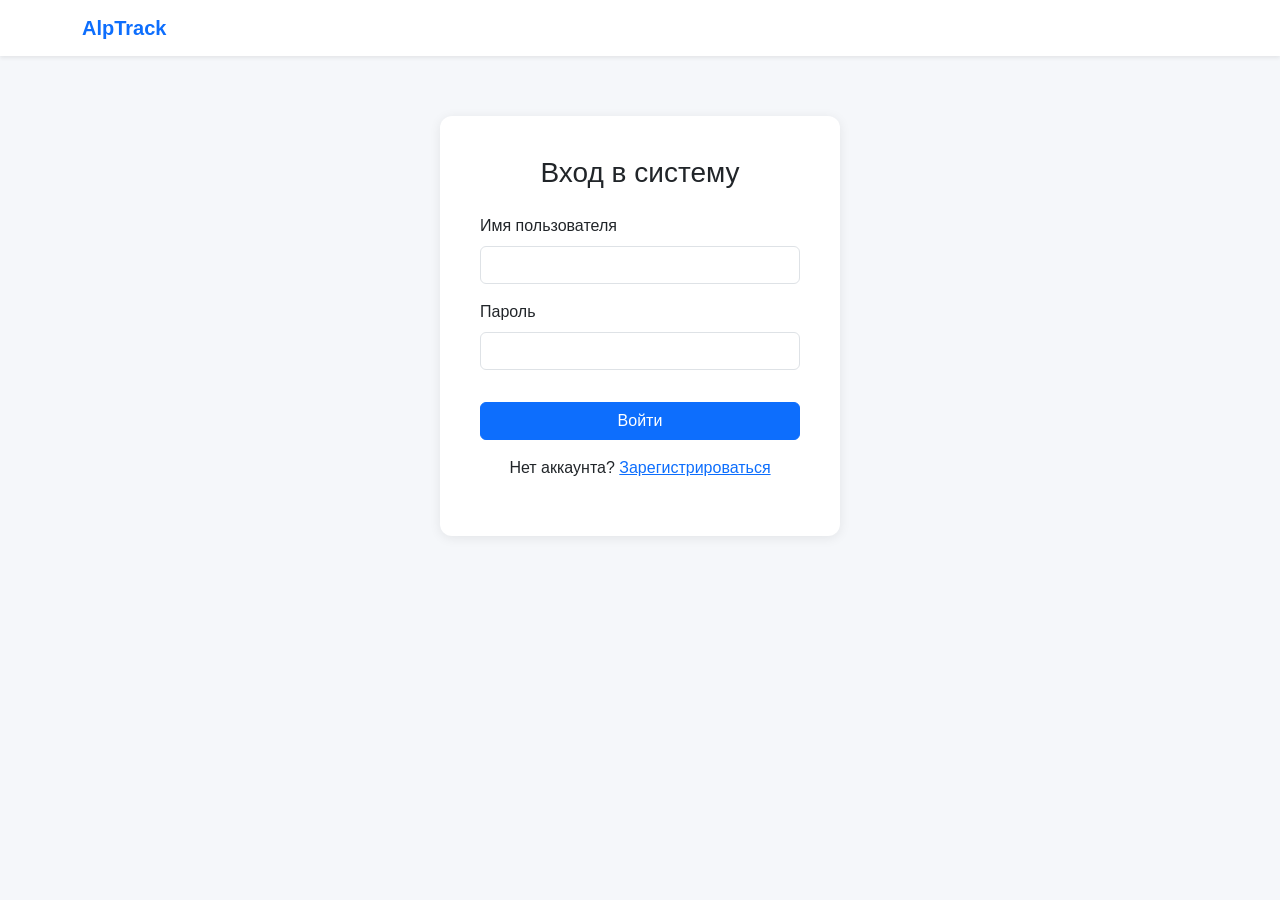
==== frontend/dashboard.html @ 94c6c35c "feat: добавлен личный кабинет с профилем и списком групп" ====
<!DOCTYPE html>
<html lang="ru">
<head>
    <meta charset="UTF-8">
    <title>Личный кабинет - AlpTrack</title>
    <link href="https://cdn.jsdelivr.net/npm/bootstrap@5.3.0/dist/css/bootstrap.min.css" rel="stylesheet">
    <link rel="stylesheet" href="css/style.css">
</head>
<body>

<nav class="navbar navbar-light bg-white shadow-sm">
    <div class="container">
        <a class="navbar-brand" href="index.html">AlpTrack</a>
        <div>
            <span id="userInfo" class="me-3 text-muted"></span>
            <button class="btn btn-outline-danger btn-sm" onclick="logout()">Выйти</button>
        </div>
    </div>
</nav>

<div class="container py-5">
    <h2 class="mb-4">Личный кабинет</h2>
    
    <div class="row g-4">
        <div class="col-md-4">
            <div class="card h-100">
                <div class="card-body">
                    <h5 class="card-title">Ваш профиль</h5>
                    <ul class="list-unstyled mt-3" id="profileInfo">
                        <li>Загрузка...</li>
                    </ul>
                </div>
            </div>
        </div>
        
        <div class="col-md-8">
            <div class="card h-100">
                <div class="card-body">
                    <h5 class="card-title">Группы восхождений</h5>
                    <div id="groupsList" class="mt-3">
                        <p class="text-muted">Загрузка...</p>
                    </div>
                </div>
            </div>
        </div>
    </div>
</div>

<script src="js/api.js"></script>
<script src="js/dashboard.js"></script>
</body>
</html>
---- frontend/css/style.css ----
body {
    font-family: 'Segoe UI', Tahoma, sans-serif;
    background: #f5f7fa;
    min-height: 100vh;
}

/* Navbar */
.navbar-brand {
    font-weight: bold;
    color: #0d6efd !important;
}

/* Карточки */
.card {
    border: none;
    border-radius: 12px;
    box-shadow: 0 2px 12px rgba(0, 0, 0, 0.08);
}

/* Заголовок лендинга */
.hero {
    background: linear-gradient(135deg, #0d6efd 0%, #0a58ca 100%);
    color: white;
    padding: 80px 0;
    text-align: center;
    border-radius: 0 0 20px 20px;
}

.hero h1 {
    font-size: 3rem;
    font-weight: bold;
}

/* Формы */
.auth-form {
    max-width: 400px;
    margin: 60px auto;
}

.auth-form .card-body {
    padding: 40px;
}

/* Ошибки */
.error-message {
    color: #dc3545;
    font-size: 0.9rem;
    margin-top: 8px;
}

/* Скрываем элементы, пока не загрузились данные */
.hidden {
    display: none;
}

/* Карточки групп */
.group-card {
    transition: transform 0.2s;
}

.group-card:hover {
    transform: translateY(-2px);
    box-shadow: 0 4px 20px rgba(0, 0, 0, 0.12);
}

/* Бейдж сложности */
.badge-difficulty {
    font-size: 0.85rem;
}
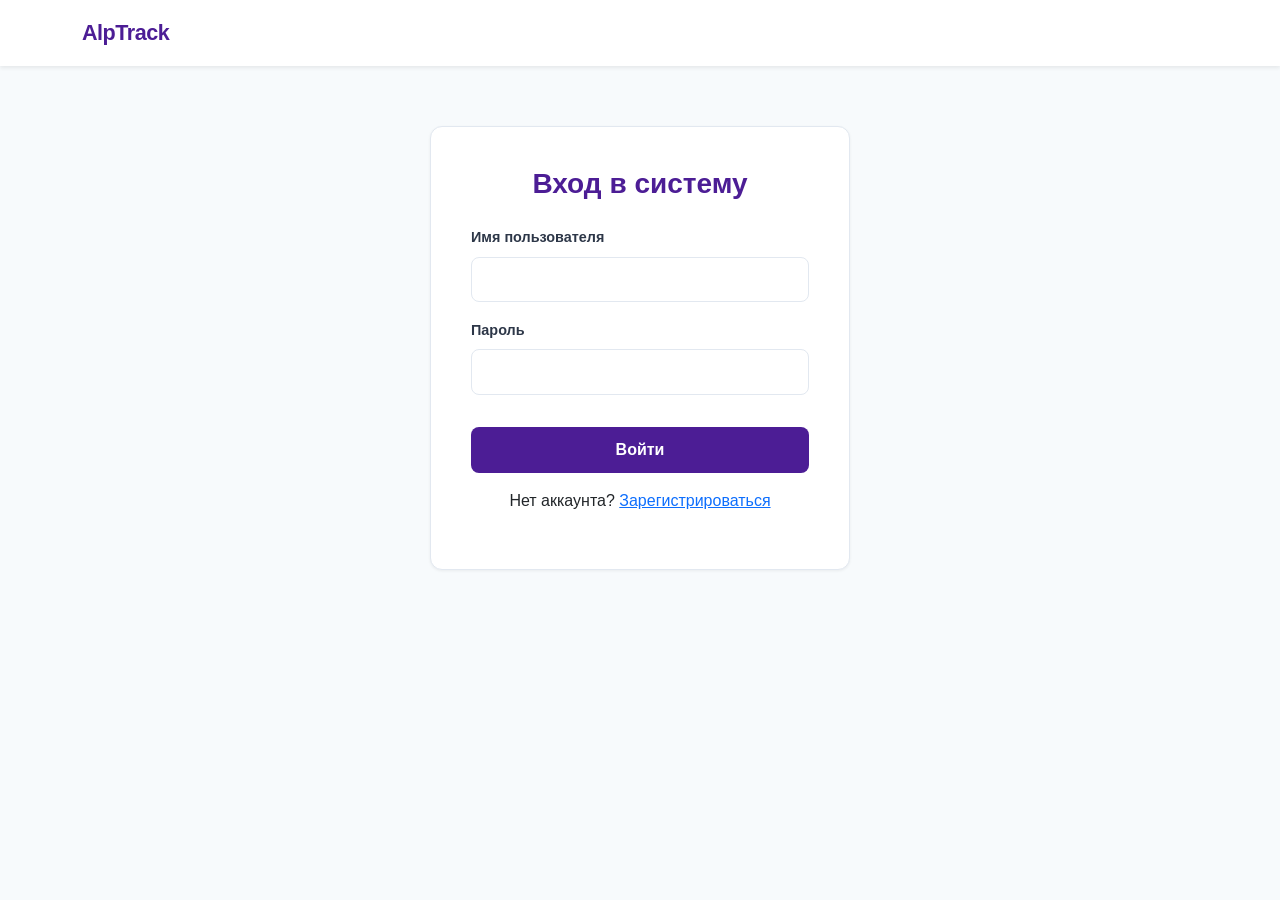
==== commit adca7c97: "feat(ui): добавлены разделы на dashboard" ====
--- a/frontend/dashboard.html
+++ b/frontend/dashboard.html
@@ -22,6 +22,7 @@
     <h2 class="mb-4">Личный кабинет</h2>
     
     <div class="row g-4">
+        <!-- Профиль -->
         <div class="col-md-4">
             <div class="card h-100">
                 <div class="card-body">
@@ -33,11 +34,38 @@
             </div>
         </div>
         
+        <!-- Мои восхождения -->
         <div class="col-md-8">
+            <div class="card h-100">
+                <div class="card-body">
+                    <h5 class="card-title">Мои восхождения</h5>
+                    <div id="ascentsList" class="mt-3">
+                        <p class="text-muted">Загрузка...</p>
+                    </div>
+                </div>
+            </div>
+        </div>
+    </div>
+    
+    <div class="row g-4 mt-1">
+        <!-- Группы -->
+        <div class="col-md-6">
             <div class="card h-100">
                 <div class="card-body">
                     <h5 class="card-title">Группы восхождений</h5>
                     <div id="groupsList" class="mt-3">
+                        <p class="text-muted">Загрузка...</p>
+                    </div>
+                </div>
+            </div>
+        </div>
+        
+        <!-- Доступные горы -->
+        <div class="col-md-6">
+            <div class="card h-100">
+                <div class="card-body">
+                    <h5 class="card-title">Доступные горы</h5>
+                    <div id="mountainsList" class="mt-3">
                         <p class="text-muted">Загрузка...</p>
                     </div>
                 </div>
--- a/frontend/css/style.css
+++ b/frontend/css/style.css
@@ -1,70 +1,249 @@
+/* ========== Палитра ========== */
+:root {
+    /* --primary: #1a365d;
+    --primary-light: #2c5282;
+    --accent: #dd6b20;
+    --accent-hover: #c05621; */
+    --primary: #4c1d95;       
+    --primary-light: #6d28d9; 
+    --accent: #f59e0b;        
+    --accent-hover: #d97706;
+    --bg: #f7fafc;
+    --card-bg: #ffffff;
+    --text: #2d3748;
+    --text-muted: #718096;
+    --border: #e2e8f0;
+    --shadow-sm: 0 1px 3px rgba(0, 0, 0, 0.06);
+    --shadow-md: 0 4px 12px rgba(0, 0, 0, 0.08);
+    --shadow-lg: 0 10px 25px rgba(0, 0, 0, 0.1);
+}
+
+/* ========== Базовое ========== */
+* {
+    box-sizing: border-box;
+}
 
 body {
     font-family: 'Segoe UI', Tahoma, sans-serif;
-    background: #f5f7fa;
+    background: var(--bg);
+    color: var(--text);
     min-height: 100vh;
-}
-
-/* Navbar */
+    margin: 0;
+}
+
+/* ========== Navbar ========== */
+.navbar {
+    background: var(--card-bg) !important;
+    box-shadow: var(--shadow-sm);
+    padding: 0.75rem 0;
+}
+
 .navbar-brand {
-    font-weight: bold;
-    color: #0d6efd !important;
-}
-
-/* Карточки */
+    font-weight: 700;
+    color: var(--primary) !important;
+    font-size: 1.35rem;
+    letter-spacing: -0.5px;
+}
+
+.navbar-brand:hover {
+    color: var(--accent) !important;
+}
+
+/* ========== Hero-секция ========== */
+.hero {
+    background: linear-gradient(135deg, var(--primary) 0%, var(--primary-light) 100%);
+    color: white;
+    padding: 100px 0;
+    text-align: center;
+    position: relative;
+    overflow: hidden;
+}
+
+.hero::before {
+    content: '';
+    position: absolute;
+    top: -50%;
+    left: 50%;
+    transform: translateX(-50%);
+    width: 900px;
+    height: 900px;
+    background: radial-gradient(circle, rgba(147, 130, 220, 0.4) 0%, transparent 60%);
+    pointer-events: none;
+}
+
+.hero h1 {
+    font-size: 3.5rem;
+    font-weight: 800;
+    letter-spacing: -1.5px;
+    margin-bottom: 1rem;
+    position: relative;
+    z-index: 1;
+}
+
+.hero p {
+    font-size: 1.2rem;
+    opacity: 0.92;
+    max-width: 600px;
+    margin: 0 auto;
+    position: relative;
+    z-index: 1;
+}
+
+.hero .btn-light {
+    background: white;
+    color: var(--primary);
+    font-weight: 600;
+    padding: 0.75rem 2rem;
+    border-radius: 8px;
+    border: none;
+    transition: transform 0.2s, box-shadow 0.2s;
+}
+
+.hero .btn-light:hover {
+    transform: translateY(-2px);
+    box-shadow: 0 8px 20px rgba(0, 0, 0, 0.2);
+    color: var(--accent);
+}
+
+.hero .btn-outline-light {
+    border: 2px solid rgba(255, 255, 255, 0.6);
+    color: white;
+    font-weight: 600;
+    padding: 0.75rem 2rem;
+    border-radius: 8px;
+    transition: all 0.2s;
+}
+
+.hero .btn-outline-light:hover {
+    background: white;
+    color: var(--primary);
+    border-color: white;
+}
+
+/* ========== Карточки ========== */
 .card {
+    border: 1px solid var(--border);
+    border-radius: 12px;
+    background: var(--card-bg);
+    box-shadow: var(--shadow-sm);
+    transition: transform 0.2s, box-shadow 0.2s;
+}
+
+.card:hover {
+    transform: translateY(-4px);
+    box-shadow: var(--shadow-md);
+}
+
+.card-title {
+    color: var(--primary);
+    font-weight: 700;
+    font-size: 1.15rem;
+}
+
+/* ========== Секция возможностей ========== */
+.features-section {
+    padding: 5rem 0;
+}
+
+.feature-icon {
+    font-size: 2.5rem;
+    margin-bottom: 1rem;
+    display: inline-block;
+}
+
+/* ========== Формы ========== */
+.auth-form {
+    max-width: 420px;
+    margin: 60px auto;
+}
+
+.auth-form .card {
+    padding: 0;
+}
+
+.auth-form .card-body {
+    padding: 2.5rem;
+}
+
+.auth-form h3 {
+    color: var(--primary);
+    font-weight: 700;
+    margin-bottom: 1.75rem;
+}
+
+.auth-form .form-label {
+    font-weight: 600;
+    color: var(--text);
+    font-size: 0.9rem;
+}
+
+.auth-form .form-control,
+.auth-form .form-select {
+    border: 1px solid var(--border);
+    border-radius: 8px;
+    padding: 0.6rem 0.9rem;
+    transition: border-color 0.2s, box-shadow 0.2s;
+}
+
+.auth-form .form-control:focus,
+.auth-form .form-select:focus {
+    border-color: var(--primary);
+    box-shadow: 0 0 0 3px rgba(26, 54, 93, 0.1);
+}
+
+/* ========== Кнопки ========== */
+.btn-primary {
+    background: var(--primary);
     border: none;
-    border-radius: 12px;
-    box-shadow: 0 2px 12px rgba(0, 0, 0, 0.08);
-}
-
-/* Заголовок лендинга */
-.hero {
-    background: linear-gradient(135deg, #0d6efd 0%, #0a58ca 100%);
-    color: white;
-    padding: 80px 0;
-    text-align: center;
-    border-radius: 0 0 20px 20px;
-}
-
-.hero h1 {
-    font-size: 3rem;
-    font-weight: bold;
-}
-
-/* Формы */
-.auth-form {
-    max-width: 400px;
-    margin: 60px auto;
-}
-
-.auth-form .card-body {
-    padding: 40px;
-}
-
-/* Ошибки */
+    font-weight: 600;
+    padding: 0.7rem 1.5rem;
+    border-radius: 8px;
+    transition: background 0.2s, transform 0.2s;
+}
+
+.btn-primary:hover {
+    background: var(--accent);
+    transform: translateY(-1px);
+}
+
+.btn-outline-danger {
+    font-weight: 600;
+    border-radius: 8px;
+}
+
+/* ========== Ошибки ========== */
 .error-message {
-    color: #dc3545;
+    color: #c53030;
     font-size: 0.9rem;
-    margin-top: 8px;
-}
-
-/* Скрываем элементы, пока не загрузились данные */
+    margin-top: 0.5rem;
+    padding: 0.5rem 0.75rem;
+    background: #fff5f5;
+    border-radius: 6px;
+    border-left: 3px solid #c53030;
+}
+
+.error-message:empty {
+    display: none;
+}
+
+/* ========== Скрытие ========== */
 .hidden {
     display: none;
 }
 
-/* Карточки групп */
+/* ========== Карточки групп ========== */
 .group-card {
-    transition: transform 0.2s;
+    transition: transform 0.2s, box-shadow 0.2s;
 }
 
 .group-card:hover {
     transform: translateY(-2px);
-    box-shadow: 0 4px 20px rgba(0, 0, 0, 0.12);
-}
-
-/* Бейдж сложности */
+    box-shadow: var(--shadow-md);
+}
+
+/* ========== Бейджи ========== */
 .badge-difficulty {
     font-size: 0.85rem;
+    padding: 0.35rem 0.7rem;
+    border-radius: 6px;
 }
